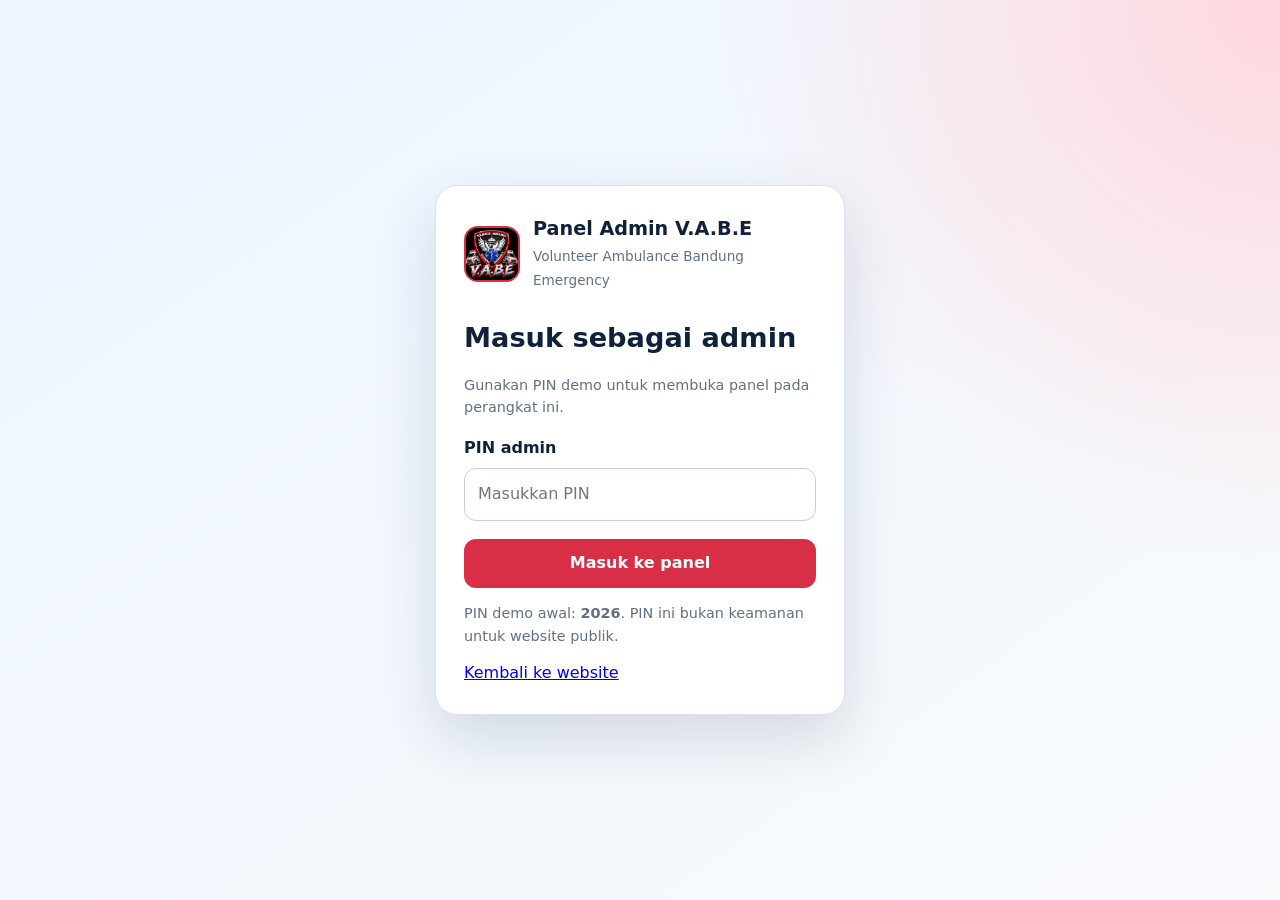
==== admin.html @ cc81e530 "Add files via upload" ====
<!doctype html>
<html lang="id">
<head>
  <meta charset="utf-8">
  <meta name="viewport" content="width=device-width,initial-scale=1">
  <title>Panel Admin V.A.B.E</title>
  <style>
    :root{--navy:#10223b;--red:#d92f46;--paper:#f4f6f9;--line:#dce2ea;--muted:#617084;--white:#fff;--green:#197047;--amber:#8a6200}*{box-sizing:border-box}body{margin:0;background:var(--paper);color:var(--navy);font:16px/1.55 system-ui,-apple-system,"Segoe UI",sans-serif}button,input,select{font:inherit}.hidden{display:none!important}.login{min-height:100vh;display:grid;place-items:center;padding:22px}.login-card{width:min(410px,100%);background:#fff;border:1px solid var(--line);border-radius:22px;padding:28px}.identity{display:flex;align-items:center;gap:13px;margin-bottom:24px}.identity img{width:56px;height:56px;object-fit:cover;border-radius:14px;border:2px solid var(--red);background:#000}.identity strong{display:block;font-size:1.2rem}.identity span{font-size:.85rem;color:var(--muted)}h1{font-size:1.7rem;margin:0 0 8px}.hint,.note{color:var(--muted);font-size:.9rem}.field{display:grid;gap:7px;margin:18px 0}.field label{font-weight:750}.field input{width:100%;border:1px solid #c8d0db;border-radius:12px;padding:13px;font-size:16px}.btn{border:0;border-radius:12px;padding:12px 16px;background:var(--red);color:#fff;font-weight:800;cursor:pointer}.btn.block{width:100%}.error{color:#a71931;font-size:.9rem;margin-top:10px}.shell{min-height:100vh}.topbar{position:sticky;top:0;z-index:10;background:#fff;border-bottom:1px solid var(--line)}.topbar-inner{max-width:1180px;margin:auto;min-height:68px;padding:10px 20px;display:flex;align-items:center;justify-content:space-between;gap:14px}.topbar .identity{margin:0}.topbar .identity img{width:42px;height:42px;border-radius:10px}.ghost{background:#fff;color:var(--navy);border:1px solid var(--line)}main{max-width:1180px;margin:auto;padding:28px 20px 60px}.welcome{display:flex;align-items:end;justify-content:space-between;gap:18px;margin-bottom:22px}.welcome h1{font-size:2rem}.stats{display:grid;grid-template-columns:repeat(3,1fr);gap:13px;margin-bottom:24px}.stat{background:#fff;border:1px solid var(--line);border-radius:16px;padding:19px}.stat strong{display:block;font-size:1.9rem}.stat span{color:var(--muted);font-size:.9rem}.tabs{display:flex;gap:8px;margin-bottom:16px}.tab{border:1px solid var(--line);background:#fff;padding:10px 15px;border-radius:999px;color:var(--navy);font-weight:750;cursor:pointer}.tab.active{background:var(--navy);color:#fff}.panel{background:#fff;border:1px solid var(--line);border-radius:18px;overflow:hidden}.panel-head{padding:18px 20px;border-bottom:1px solid var(--line);display:flex;align-items:center;justify-content:space-between;gap:12px}.panel-head h2{margin:0;font-size:1.25rem}.filters{display:flex;gap:8px}.filters select{border:1px solid var(--line);border-radius:10px;padding:9px;background:#fff}.table-wrap{overflow:auto}table{width:100%;border-collapse:collapse;min-width:820px}th,td{text-align:left;padding:13px 16px;border-bottom:1px solid var(--line);font-size:.9rem}th{background:#f8fafc;color:var(--muted);font-size:.76rem;text-transform:uppercase;letter-spacing:.05em}.badge{display:inline-block;border-radius:999px;padding:5px 9px;font-weight:800;font-size:.76rem}.pending{background:#fff4d7;color:var(--amber)}.accepted{background:#e4f6ec;color:var(--green)}.rejected{background:#ffe8eb;color:#9b2033}.actions{display:flex;gap:6px}.small{border:1px solid var(--line);background:#fff;border-radius:8px;padding:7px 9px;font-size:.78rem;font-weight:750;cursor:pointer}.small.ok{color:var(--green)}.small.no{color:#9b2033}.empty{text-align:center!important;color:var(--muted);padding:30px!important}.org-form{display:grid;grid-template-columns:repeat(2,1fr);gap:13px;padding:20px}.org-item{border:1px solid var(--line);border-radius:14px;padding:16px}.org-item strong{display:block;margin-bottom:10px}.org-item label{display:block;font-size:.8rem;color:var(--muted);margin:8px 0 4px}.org-item input{width:100%;border:1px solid #cbd3dd;border-radius:9px;padding:10px}.savebar{display:flex;justify-content:flex-end;padding:0 20px 20px}.warning{background:#fff7df;color:#704f00;border:1px solid #f0d684;border-radius:12px;padding:13px 15px;margin-bottom:18px;font-size:.88rem}
    @media(max-width:700px){.topbar-inner,main{padding-left:14px;padding-right:14px}.topbar .identity span{display:none}.welcome{display:block}.welcome .note{margin-top:5px}.stats{grid-template-columns:1fr 1fr}.stat:last-child{grid-column:1/-1}.tabs{overflow:auto}.org-form{grid-template-columns:1fr;padding:14px}.panel-head{align-items:flex-start;flex-direction:column}.filters{width:100%}.filters select{width:100%}}
    .topbar{background:linear-gradient(90deg,#fff,#f5f8ff)}.login{background:radial-gradient(circle at top right,#ffd7de,transparent 36%),linear-gradient(145deg,#edf5ff,#f8fafc)}.login-card{box-shadow:0 24px 60px rgba(16,34,59,.14)}.stat{position:relative;overflow:hidden;box-shadow:0 10px 28px rgba(16,34,59,.06)}.stat:before{content:"";position:absolute;left:0;top:0;bottom:0;width:5px}.stat:nth-child(1):before{background:#2468b1}.stat:nth-child(2):before{background:#19a36d}.stat:nth-child(3):before{background:#e0a11b}.stat:nth-child(1) strong{color:#2468b1}.stat:nth-child(2) strong{color:#198052}.stat:nth-child(3) strong{color:#9a6900}.panel{box-shadow:0 12px 34px rgba(16,34,59,.06)}.tab{transition:.2s}.tab:hover{border-color:#8aa5c6}.tab.active{background:linear-gradient(135deg,#173d6c,#10223b)}.btn{transition:.2s}.btn:hover{filter:brightness(.96);transform:translateY(-1px)}.org-item{background:linear-gradient(145deg,#fff,#f8fbff)}
  </style>
</head>
<body>
  <section class="login" id="loginView">
<div class="login-card">
<div class="identity">
<img src="logo-vabe.jpeg" alt="Logo V.A.B.E">
<div>
<strong>Panel Admin V.A.B.E</strong>
<span>Volunteer Ambulance Bandung Emergency</span>
</div>
</div>
<h1>Masuk sebagai admin</h1>
<p class="hint">Gunakan PIN demo untuk membuka panel pada perangkat ini.</p>
<form id="loginForm">
<div class="field">
<label for="pin">PIN admin</label>
<input id="pin" type="password" inputmode="numeric" autocomplete="off" required placeholder="Masukkan PIN">
</div>
<button class="btn block" type="submit">Masuk ke panel</button>
<div class="error hidden" id="loginError">PIN tidak sesuai.</div>
</form>
<p class="hint">PIN demo awal: <strong>2026</strong>. PIN ini bukan keamanan untuk website publik.</p>
<a href="index.html">Kembali ke website</a>
</div>
</section>

  <div class="shell hidden" id="adminView">
<header class="topbar">
<div class="topbar-inner">
<div class="identity">
<img src="logo-vabe.jpeg" alt="Logo V.A.B.E">
<div>
<strong>Admin V.A.B.E</strong>
<span>Pengelolaan anggota dan pengurus</span>
</div>
</div>
<button class="btn ghost" id="logoutBtn">Keluar</button>
</div>
</header>
<main>
<div class="welcome">
<div>
<h1>Ringkasan organisasi</h1>
<div class="note">Data lokal pada browser perangkat ini</div>
</div>
<a class="btn ghost" href="index.html">Lihat website</a>
</div>
<div class="warning">Panel ini adalah demo statis. Untuk digunakan banyak admin atau perangkat, diperlukan backend, database, autentikasi aman, dan pencatatan aktivitas.</div>
<div class="stats">
<div class="stat">
<strong id="totalCount">0</strong>
<span>Total pendaftar</span>
</div>
<div class="stat">
<strong id="acceptedCount">0</strong>
<span>Anggota diterima</span>
</div>
<div class="stat">
<strong id="pendingCount">0</strong>
<span>Menunggu verifikasi</span>
</div>
</div>
<div class="tabs">
<button class="tab active" data-target="membersPanel">Data anggota</button>
<button class="tab" data-target="orgPanel">Data kepengurusan</button>
<button class="tab" data-target="groupPanel">Grup WhatsApp</button>
</div>

    <section class="panel" id="membersPanel">
<div class="panel-head">
<div>
<h2>Pendaftaran anggota</h2>
<span class="note">Pilih beberapa data untuk penerimaan massal</span>
</div>
<div class="filters">
<button class="btn" id="bulkAcceptBtn" type="button">Terima pilihan & bagikan</button>
<select id="statusFilter">
<option value="Semua">Semua status</option>
<option>Menunggu verifikasi</option>
<option>Diterima</option>
<option>Ditolak</option>
</select>
</div>
</div>
<div class="table-wrap">
<table>
<thead>
<tr>
<th>
<input type="checkbox" id="selectAll" aria-label="Pilih semua">
</th>
<th>ID Volunteer</th>
<th>Nama</th>
<th>Tanggal lahir</th>
<th>Domisili</th>
<th>Peran</th>
<th>No. SIM</th>
<th>WhatsApp</th>
<th>Status</th>
<th>Tindakan</th>
</tr>
</thead>
<tbody id="adminMemberRows">
</tbody>
</table>
</div>
</section>

    <section class="panel hidden" id="orgPanel">
<div class="panel-head">
<h2>Data kepengurusan</h2>
<span class="note">Isi nama dan kontak pengurus resmi</span>
</div>
<form id="orgForm">
<div class="org-form" id="orgFields">
</div>
<div class="savebar">
<button class="btn" type="submit">Simpan kepengurusan</button>
</div>
</form>
</section>
    <section class="panel hidden" id="groupPanel">
<div class="panel-head">
<h2>Grup WhatsApp anggota V.A.B.E</h2>
<span class="note">Satu grup untuk semua anggota</span>
</div>
<form id="groupForm">
<div class="org-form">
<div class="org-item">
<strong>Grup utama V.A.B.E</strong>
<label for="groupLink">Tautan undangan WhatsApp</label>
<input id="groupLink" type="url" placeholder="https://chat.whatsapp.com/...">
<p class="note">Boleh dikosongkan dan diisi setelah grup tersedia.</p>
</div>
</div>
<div class="savebar">
<button class="btn" type="submit">Simpan tautan grup</button>
</div>
</form>
</section>
  </main>
</div>
  <script>
    const memberKey='vabePendaftar',orgKey='vabePengurus',groupKey='vabeGroupLinks',sessionKey='vabeAdminSession';
    const roles=['Ketua','Wakil Ketua','Sekretaris','Bendahara','Koordinator Lapangan','Divisi Edukasi'];
    const esc=v=>String(v??'').replace(/[&<>"']/g,c=>({'&':'&amp;','<':'&lt;','>':'&gt;','"':'&quot;',"'":'&#039;'}[c]));
    const read=(key,fallback=[])=>{try{return JSON.parse(localStorage.getItem(key)||JSON.stringify(fallback))}catch{return fallback}};
    const write=(key,value)=>localStorage.setItem(key,JSON.stringify(value));
    const showAdmin=()=>{document.getElementById('loginView').classList.add('hidden');document.getElementById('adminView').classList.remove('hidden');renderMembers();renderOrg();renderGroupSettings()};
    document.getElementById('loginForm').addEventListener('submit',e=>{e.preventDefault();if(document.getElementById('pin').value==='2026'){sessionStorage.setItem(sessionKey,'1');showAdmin()}else document.getElementById('loginError').classList.remove('hidden')});
    document.getElementById('logoutBtn').addEventListener('click',()=>{sessionStorage.removeItem(sessionKey);location.reload()});
    document.querySelectorAll('.tab').forEach(tab=>tab.addEventListener('click',()=>{document.querySelectorAll('.tab').forEach(t=>t.classList.remove('active'));document.querySelectorAll('main .panel').forEach(p=>p.classList.add('hidden'));tab.classList.add('active');document.getElementById(tab.dataset.target).classList.remove('hidden')}));
    function renderMembers(){const members=ensureVolunteerIds(read(memberKey)),filter=document.getElementById('statusFilter').value,shown=members.map((m,i)=>({...m,_i:i,status:m.status||'Menunggu verifikasi'})).filter(m=>filter==='Semua'||m.status===filter);write(memberKey,members);document.getElementById('totalCount').textContent=members.length;document.getElementById('acceptedCount').textContent=members.filter(m=>(m.status||'Menunggu verifikasi')==='Diterima').length;document.getElementById('pendingCount').textContent=members.filter(m=>(m.status||'Menunggu verifikasi')==='Menunggu verifikasi').length;document.getElementById('adminMemberRows').innerHTML=shown.length?shown.map(m=>`<tr><td><input class="member-select" type="checkbox" value="${m._i}" aria-label="Pilih ${esc(m.registrationId)}"></td><td><strong>${esc(m.registrationId)}</strong></td><td>${esc(m.name)}</td><td>${esc(m.birthDate||'-')}</td><td>${esc(m.city)}</td><td>${esc(m.role)}</td><td>${esc(m.sim||'-')}</td><td>${esc(m.wa||'-')}</td><td><span class="badge ${m.status==='Diterima'?'accepted':m.status==='Ditolak'?'rejected':'pending'}">${esc(m.status)}</span></td><td><div class="actions"><button class="small ok" onclick="acceptAndWhatsApp(${m._i})">Terima & WA</button><button class="small no" onclick="setStatus(${m._i},'Ditolak')">Tolak</button><button class="small" onclick="removeMember(${m._i})">Hapus</button></div></td></tr>`).join(''):'<tr><td colspan="10" class="empty">Belum ada data untuk ditampilkan.</td></tr>';document.getElementById('selectAll').checked=false}
    function setStatus(i,status){const data=read(memberKey);data[i].status=status;write(memberKey,data);renderMembers()}
    function normalizePhone(value){let phone=String(value||'').replace(/\D/g,'');if(phone.startsWith('0'))phone='62'+phone.slice(1);return phone}
    function ensureVolunteerIds(data){let next=1,used=new Set(data.map(m=>Number(String(m.registrationId||'').match(/^Volunteer #(\d+)$/)?.[1]||0)).filter(Boolean));return data.map(m=>{if(/^Volunteer #\d+$/.test(m.registrationId||''))return m;while(used.has(next))next++;const registrationId=`Volunteer #${String(next).padStart(3,'0')}`;used.add(next++);return{...m,registrationId}})}
    function acceptAndWhatsApp(i){const data=ensureVolunteerIds(read(memberKey)),member=data[i],groupLink=read(groupKey,{}).link;member.status='Diterima';write(memberKey,data);renderMembers();const message=`Halo ${member.name}, selamat! ${member.registrationId} telah lulus dan diterima menjadi anggota V.A.B.E.${groupLink?` Silakan bergabung ke grup utama: ${groupLink}`:' Tautan grup akan dikirim menyusul oleh admin.'}`;const phone=normalizePhone(member.wa);if(phone)window.open(`https://wa.me/${phone}?text=${encodeURIComponent(message)}`,'_blank');else alert('Status diterima, tetapi nomor WhatsApp belum tersedia.')}
    function acceptSelected(){const selected=[...document.querySelectorAll('.member-select:checked')].map(input=>Number(input.value));if(!selected.length){alert('Pilih minimal satu pendaftar.');return}const data=ensureVolunteerIds(read(memberKey));selected.forEach(i=>{if(data[i])data[i].status='Diterima'});write(memberKey,data);const ids=selected.map(i=>data[i]?.registrationId).filter(Boolean);const groupLink=read(groupKey,{}).link;const message=`Selamat! Calon anggota dengan ID ${ids.join(', ')} telah lulus dan resmi menjadi anggota V.A.B.E.${groupLink?` Grup utama anggota: ${groupLink}`:''}`;renderMembers();window.open(`https://wa.me/?text=${encodeURIComponent(message)}`,'_blank')}
    function removeMember(i){if(!confirm('Hapus data pendaftar ini?'))return;const data=read(memberKey);data.splice(i,1);write(memberKey,data);renderMembers()}
    document.getElementById('statusFilter').addEventListener('change',renderMembers);
    function renderOrg(){const data=read(orgKey,{});document.getElementById('orgFields').innerHTML=roles.map((role,i)=>`<div class="org-item"><strong>${esc(role)}</strong><label for="name${i}">Nama</label><input id="name${i}" data-role="${esc(role)}" data-field="name" value="${esc(data[role]?.name||'')}" placeholder="Nama pengurus"><label for="contact${i}">Kontak</label><input id="contact${i}" data-role="${esc(role)}" data-field="contact" value="${esc(data[role]?.contact||'')}" placeholder="Nomor atau email"></div>`).join('')}
    document.getElementById('orgForm').addEventListener('submit',e=>{e.preventDefault();const data={};document.querySelectorAll('#orgFields input').forEach(input=>{data[input.dataset.role]??={};data[input.dataset.role][input.dataset.field]=input.value.trim()});write(orgKey,data);alert('Data kepengurusan tersimpan di browser.')});
    function renderGroupSettings(){document.getElementById('groupLink').value=read(groupKey,{}).link||''}
    document.getElementById('groupForm').addEventListener('submit',e=>{e.preventDefault();write(groupKey,{link:document.getElementById('groupLink').value.trim()});alert('Tautan grup WhatsApp tersimpan.')});
    document.getElementById('bulkAcceptBtn').addEventListener('click',acceptSelected);
    document.getElementById('selectAll').addEventListener('change',e=>document.querySelectorAll('.member-select').forEach(input=>input.checked=e.target.checked));
    if(sessionStorage.getItem(sessionKey)==='1')showAdmin();
  </script>
</body>
</html>
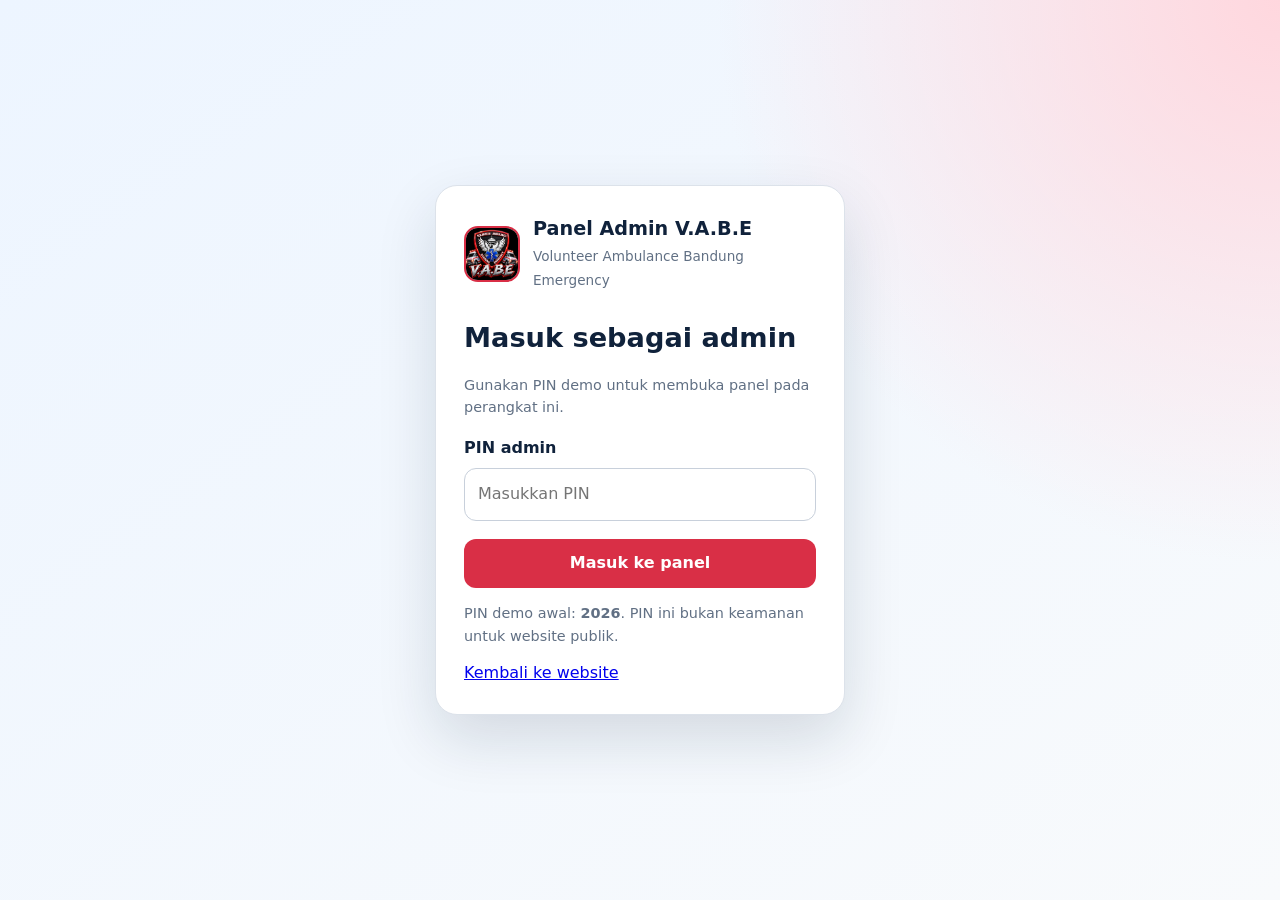
==== commit 5faa5a65: "Add files via upload" ====
--- a/admin.html
+++ b/admin.html
@@ -75,6 +75,7 @@
 <button class="tab active" data-target="membersPanel">Data anggota</button>
 <button class="tab" data-target="orgPanel">Data kepengurusan</button>
 <button class="tab" data-target="groupPanel">Grup WhatsApp</button>
+<a class="tab" href="laporan.html" style="text-decoration:none">Laporan kejadian</a>
 </div>
 
     <section class="panel" id="membersPanel">
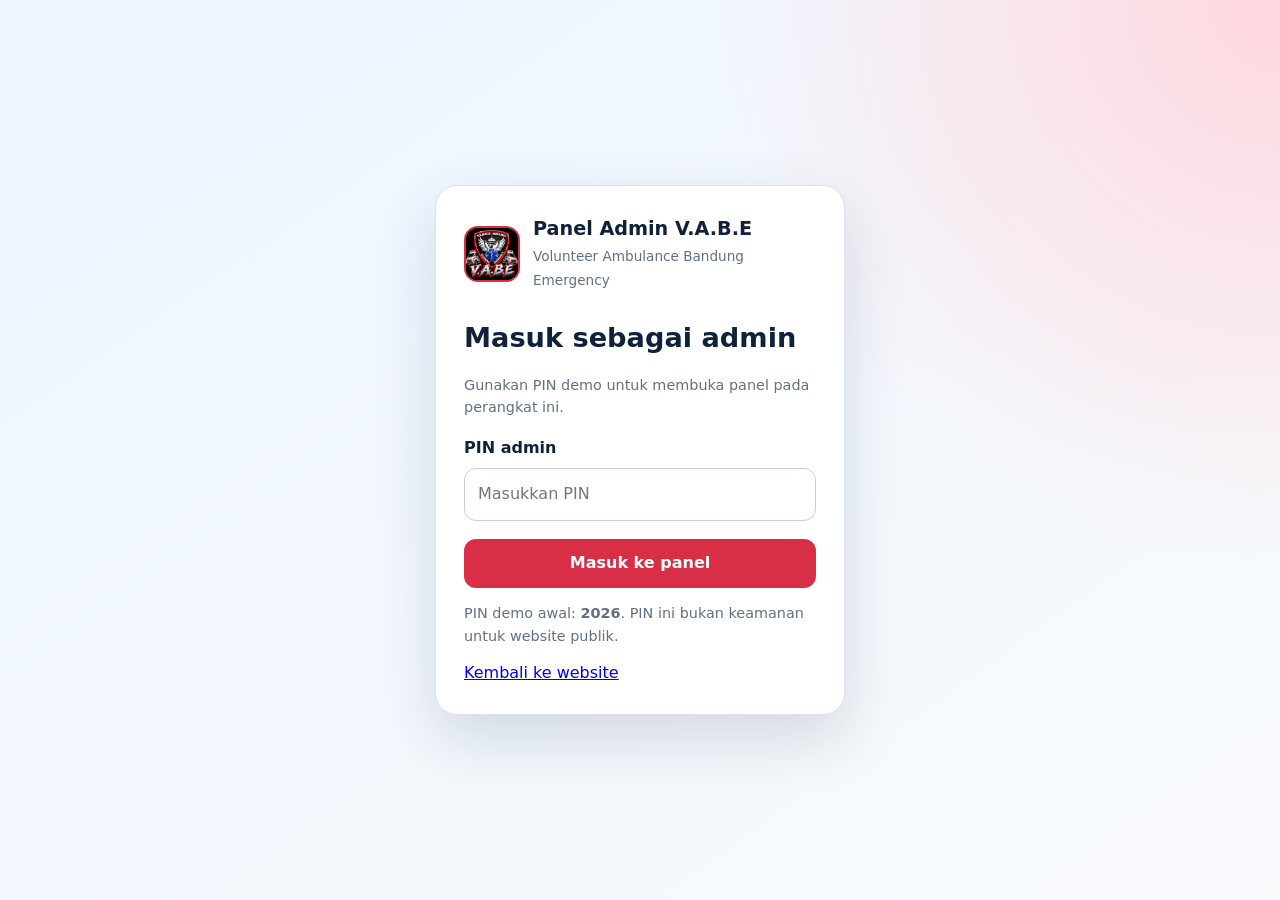
==== commit 32f9d2c6: "Add files via upload" ====
--- a/admin.html
+++ b/admin.html
@@ -7,7 +7,7 @@
   <style>
     :root{--navy:#10223b;--red:#d92f46;--paper:#f4f6f9;--line:#dce2ea;--muted:#617084;--white:#fff;--green:#197047;--amber:#8a6200}*{box-sizing:border-box}body{margin:0;background:var(--paper);color:var(--navy);font:16px/1.55 system-ui,-apple-system,"Segoe UI",sans-serif}button,input,select{font:inherit}.hidden{display:none!important}.login{min-height:100vh;display:grid;place-items:center;padding:22px}.login-card{width:min(410px,100%);background:#fff;border:1px solid var(--line);border-radius:22px;padding:28px}.identity{display:flex;align-items:center;gap:13px;margin-bottom:24px}.identity img{width:56px;height:56px;object-fit:cover;border-radius:14px;border:2px solid var(--red);background:#000}.identity strong{display:block;font-size:1.2rem}.identity span{font-size:.85rem;color:var(--muted)}h1{font-size:1.7rem;margin:0 0 8px}.hint,.note{color:var(--muted);font-size:.9rem}.field{display:grid;gap:7px;margin:18px 0}.field label{font-weight:750}.field input{width:100%;border:1px solid #c8d0db;border-radius:12px;padding:13px;font-size:16px}.btn{border:0;border-radius:12px;padding:12px 16px;background:var(--red);color:#fff;font-weight:800;cursor:pointer}.btn.block{width:100%}.error{color:#a71931;font-size:.9rem;margin-top:10px}.shell{min-height:100vh}.topbar{position:sticky;top:0;z-index:10;background:#fff;border-bottom:1px solid var(--line)}.topbar-inner{max-width:1180px;margin:auto;min-height:68px;padding:10px 20px;display:flex;align-items:center;justify-content:space-between;gap:14px}.topbar .identity{margin:0}.topbar .identity img{width:42px;height:42px;border-radius:10px}.ghost{background:#fff;color:var(--navy);border:1px solid var(--line)}main{max-width:1180px;margin:auto;padding:28px 20px 60px}.welcome{display:flex;align-items:end;justify-content:space-between;gap:18px;margin-bottom:22px}.welcome h1{font-size:2rem}.stats{display:grid;grid-template-columns:repeat(3,1fr);gap:13px;margin-bottom:24px}.stat{background:#fff;border:1px solid var(--line);border-radius:16px;padding:19px}.stat strong{display:block;font-size:1.9rem}.stat span{color:var(--muted);font-size:.9rem}.tabs{display:flex;gap:8px;margin-bottom:16px}.tab{border:1px solid var(--line);background:#fff;padding:10px 15px;border-radius:999px;color:var(--navy);font-weight:750;cursor:pointer}.tab.active{background:var(--navy);color:#fff}.panel{background:#fff;border:1px solid var(--line);border-radius:18px;overflow:hidden}.panel-head{padding:18px 20px;border-bottom:1px solid var(--line);display:flex;align-items:center;justify-content:space-between;gap:12px}.panel-head h2{margin:0;font-size:1.25rem}.filters{display:flex;gap:8px}.filters select{border:1px solid var(--line);border-radius:10px;padding:9px;background:#fff}.table-wrap{overflow:auto}table{width:100%;border-collapse:collapse;min-width:820px}th,td{text-align:left;padding:13px 16px;border-bottom:1px solid var(--line);font-size:.9rem}th{background:#f8fafc;color:var(--muted);font-size:.76rem;text-transform:uppercase;letter-spacing:.05em}.badge{display:inline-block;border-radius:999px;padding:5px 9px;font-weight:800;font-size:.76rem}.pending{background:#fff4d7;color:var(--amber)}.accepted{background:#e4f6ec;color:var(--green)}.rejected{background:#ffe8eb;color:#9b2033}.actions{display:flex;gap:6px}.small{border:1px solid var(--line);background:#fff;border-radius:8px;padding:7px 9px;font-size:.78rem;font-weight:750;cursor:pointer}.small.ok{color:var(--green)}.small.no{color:#9b2033}.empty{text-align:center!important;color:var(--muted);padding:30px!important}.org-form{display:grid;grid-template-columns:repeat(2,1fr);gap:13px;padding:20px}.org-item{border:1px solid var(--line);border-radius:14px;padding:16px}.org-item strong{display:block;margin-bottom:10px}.org-item label{display:block;font-size:.8rem;color:var(--muted);margin:8px 0 4px}.org-item input{width:100%;border:1px solid #cbd3dd;border-radius:9px;padding:10px}.savebar{display:flex;justify-content:flex-end;padding:0 20px 20px}.warning{background:#fff7df;color:#704f00;border:1px solid #f0d684;border-radius:12px;padding:13px 15px;margin-bottom:18px;font-size:.88rem}
     @media(max-width:700px){.topbar-inner,main{padding-left:14px;padding-right:14px}.topbar .identity span{display:none}.welcome{display:block}.welcome .note{margin-top:5px}.stats{grid-template-columns:1fr 1fr}.stat:last-child{grid-column:1/-1}.tabs{overflow:auto}.org-form{grid-template-columns:1fr;padding:14px}.panel-head{align-items:flex-start;flex-direction:column}.filters{width:100%}.filters select{width:100%}}
-    .topbar{background:linear-gradient(90deg,#fff,#f5f8ff)}.login{background:radial-gradient(circle at top right,#ffd7de,transparent 36%),linear-gradient(145deg,#edf5ff,#f8fafc)}.login-card{box-shadow:0 24px 60px rgba(16,34,59,.14)}.stat{position:relative;overflow:hidden;box-shadow:0 10px 28px rgba(16,34,59,.06)}.stat:before{content:"";position:absolute;left:0;top:0;bottom:0;width:5px}.stat:nth-child(1):before{background:#2468b1}.stat:nth-child(2):before{background:#19a36d}.stat:nth-child(3):before{background:#e0a11b}.stat:nth-child(1) strong{color:#2468b1}.stat:nth-child(2) strong{color:#198052}.stat:nth-child(3) strong{color:#9a6900}.panel{box-shadow:0 12px 34px rgba(16,34,59,.06)}.tab{transition:.2s}.tab:hover{border-color:#8aa5c6}.tab.active{background:linear-gradient(135deg,#173d6c,#10223b)}.btn{transition:.2s}.btn:hover{filter:brightness(.96);transform:translateY(-1px)}.org-item{background:linear-gradient(145deg,#fff,#f8fbff)}
+    .topbar{background:linear-gradient(90deg,#fff,#f5f8ff)}.login{background:radial-gradient(circle at top right,#ffd7de,transparent 36%),linear-gradient(145deg,#edf5ff,#f8fafc)}.login-card{box-shadow:0 24px 60px rgba(16,34,59,.14)}.stat{position:relative;overflow:hidden;box-shadow:0 10px 28px rgba(16,34,59,.06)}.stat:before{content:"";position:absolute;left:0;top:0;bottom:0;width:5px}.stat:nth-child(1):before{background:#2468b1}.stat:nth-child(2):before{background:#19a36d}.stat:nth-child(3):before{background:#e0a11b}.stat:nth-child(1) strong{color:#2468b1}.stat:nth-child(2) strong{color:#198052}.stat:nth-child(3) strong{color:#9a6900}.panel{box-shadow:0 12px 34px rgba(16,34,59,.06)}.tab{transition:.2s;white-space:nowrap}.tab:hover{border-color:#8aa5c6}.tab.active{background:linear-gradient(135deg,#173d6c,#10223b)}.btn{transition:.2s}.btn:hover{filter:brightness(.96);transform:translateY(-1px)}.org-item{background:linear-gradient(145deg,#fff,#f8fbff)}.stats{grid-template-columns:repeat(4,1fr)}.actions{flex-wrap:wrap}.table-wrap{-webkit-overflow-scrolling:touch}@media(max-width:850px){.stats{grid-template-columns:1fr 1fr}}@media(max-width:520px){main{padding:18px 10px 45px}.topbar-inner{padding:9px 10px}.topbar .identity strong{font-size:1rem}.topbar .identity img{width:38px;height:38px}.topbar .btn{padding:9px 11px}.welcome h1{font-size:1.55rem}.stats{grid-template-columns:1fr}.stat:last-child{grid-column:auto}.tabs{margin-left:-2px;margin-right:-2px;padding-bottom:5px}.tab{padding:9px 12px}.panel{border-radius:14px}.panel-head{padding:15px}.panel-head .btn{width:100%;text-align:center}.filters{display:grid}.filters .btn{width:100%}th,td{padding:11px 12px}.login{padding:12px}.login-card{padding:21px;border-radius:17px}}
   </style>
 </head>
 <body>
@@ -70,12 +70,16 @@
 <strong id="pendingCount">0</strong>
 <span>Menunggu verifikasi</span>
 </div>
+<div class="stat">
+<strong id="reportCount">0</strong>
+<span>Laporan kejadian</span>
+</div>
 </div>
 <div class="tabs">
 <button class="tab active" data-target="membersPanel">Data anggota</button>
 <button class="tab" data-target="orgPanel">Data kepengurusan</button>
 <button class="tab" data-target="groupPanel">Grup WhatsApp</button>
-<a class="tab" href="laporan.html" style="text-decoration:none">Laporan kejadian</a>
+<button class="tab" data-target="reportsPanel">Data laporan</button>
 </div>
 
     <section class="panel" id="membersPanel">
@@ -118,6 +122,11 @@
 </div>
 </section>
 
+    <section class="panel hidden" id="reportsPanel">
+<div class="panel-head"><div><h2>Data laporan kejadian</h2><span class="note">Buka, edit, hapus, atau unduh laporan berdesain lengkap</span></div><a class="btn" href="laporan.html" style="text-decoration:none">Buat laporan baru</a></div>
+<div class="table-wrap"><table><thead><tr><th>Tanggal</th><th>Jenis laporan</th><th>Lokasi</th><th>Pelapor</th><th>Sumber</th><th>Tindakan</th></tr></thead><tbody id="adminReportRows"></tbody></table></div>
+</section>
+
     <section class="panel hidden" id="orgPanel">
 <div class="panel-head">
 <h2>Data kepengurusan</h2>
@@ -153,16 +162,19 @@
   </main>
 </div>
   <script>
-    const memberKey='vabePendaftar',orgKey='vabePengurus',groupKey='vabeGroupLinks',sessionKey='vabeAdminSession';
+    const memberKey='vabePendaftar',orgKey='vabePengurus',groupKey='vabeGroupLinks',reportKey='vabeLaporan',sessionKey='vabeAdminSession';
     const roles=['Ketua','Wakil Ketua','Sekretaris','Bendahara','Koordinator Lapangan','Divisi Edukasi'];
     const esc=v=>String(v??'').replace(/[&<>"']/g,c=>({'&':'&amp;','<':'&lt;','>':'&gt;','"':'&quot;',"'":'&#039;'}[c]));
     const read=(key,fallback=[])=>{try{return JSON.parse(localStorage.getItem(key)||JSON.stringify(fallback))}catch{return fallback}};
     const write=(key,value)=>localStorage.setItem(key,JSON.stringify(value));
-    const showAdmin=()=>{document.getElementById('loginView').classList.add('hidden');document.getElementById('adminView').classList.remove('hidden');renderMembers();renderOrg();renderGroupSettings()};
+    const showAdmin=()=>{document.getElementById('loginView').classList.add('hidden');document.getElementById('adminView').classList.remove('hidden');renderMembers();renderReports();renderOrg();renderGroupSettings()};
     document.getElementById('loginForm').addEventListener('submit',e=>{e.preventDefault();if(document.getElementById('pin').value==='2026'){sessionStorage.setItem(sessionKey,'1');showAdmin()}else document.getElementById('loginError').classList.remove('hidden')});
     document.getElementById('logoutBtn').addEventListener('click',()=>{sessionStorage.removeItem(sessionKey);location.reload()});
     document.querySelectorAll('.tab').forEach(tab=>tab.addEventListener('click',()=>{document.querySelectorAll('.tab').forEach(t=>t.classList.remove('active'));document.querySelectorAll('main .panel').forEach(p=>p.classList.add('hidden'));tab.classList.add('active');document.getElementById(tab.dataset.target).classList.remove('hidden')}));
     function renderMembers(){const members=ensureVolunteerIds(read(memberKey)),filter=document.getElementById('statusFilter').value,shown=members.map((m,i)=>({...m,_i:i,status:m.status||'Menunggu verifikasi'})).filter(m=>filter==='Semua'||m.status===filter);write(memberKey,members);document.getElementById('totalCount').textContent=members.length;document.getElementById('acceptedCount').textContent=members.filter(m=>(m.status||'Menunggu verifikasi')==='Diterima').length;document.getElementById('pendingCount').textContent=members.filter(m=>(m.status||'Menunggu verifikasi')==='Menunggu verifikasi').length;document.getElementById('adminMemberRows').innerHTML=shown.length?shown.map(m=>`<tr><td><input class="member-select" type="checkbox" value="${m._i}" aria-label="Pilih ${esc(m.registrationId)}"></td><td><strong>${esc(m.registrationId)}</strong></td><td>${esc(m.name)}</td><td>${esc(m.birthDate||'-')}</td><td>${esc(m.city)}</td><td>${esc(m.role)}</td><td>${esc(m.sim||'-')}</td><td>${esc(m.wa||'-')}</td><td><span class="badge ${m.status==='Diterima'?'accepted':m.status==='Ditolak'?'rejected':'pending'}">${esc(m.status)}</span></td><td><div class="actions"><button class="small ok" onclick="acceptAndWhatsApp(${m._i})">Terima & WA</button><button class="small no" onclick="setStatus(${m._i},'Ditolak')">Tolak</button><button class="small" onclick="removeMember(${m._i})">Hapus</button></div></td></tr>`).join(''):'<tr><td colspan="10" class="empty">Belum ada data untuk ditampilkan.</td></tr>';document.getElementById('selectAll').checked=false}
+    function renderReports(){const reports=read(reportKey);document.getElementById('reportCount').textContent=reports.length;document.getElementById('adminReportRows').innerHTML=reports.length?reports.map(r=>`<tr><td>${esc(r.date||'-')}<br><span class="note">${esc(r.time||'')} WIB</span></td><td><strong>${esc(r.type||'-')}</strong></td><td>${esc(r.location||'-')}</td><td>${esc(r.reporter||'-')}</td><td>${esc(r.source||'-')}</td><td><div class="actions"><button class="small" onclick="openReport('${esc(r.id)}','view')">Buka</button><button class="small ok" onclick="openReport('${esc(r.id)}','edit')">Edit</button><button class="small" onclick="openReport('${esc(r.id)}','download')">Unduh</button><button class="small no" onclick="deleteReport('${esc(r.id)}')">Hapus</button></div></td></tr>`).join(''):'<tr><td colspan="6" class="empty">Belum ada laporan tersimpan.</td></tr>'}
+    function openReport(id,mode){const query=mode==='download'?`?id=${encodeURIComponent(id)}&mode=view&download=pdf`:`?id=${encodeURIComponent(id)}&mode=${mode}`;location.href=`laporan.html${query}`}
+    function deleteReport(id){if(!confirm('Hapus laporan ini?'))return;write(reportKey,read(reportKey).filter(r=>r.id!==id));renderReports()}
     function setStatus(i,status){const data=read(memberKey);data[i].status=status;write(memberKey,data);renderMembers()}
     function normalizePhone(value){let phone=String(value||'').replace(/\D/g,'');if(phone.startsWith('0'))phone='62'+phone.slice(1);return phone}
     function ensureVolunteerIds(data){let next=1,used=new Set(data.map(m=>Number(String(m.registrationId||'').match(/^Volunteer #(\d+)$/)?.[1]||0)).filter(Boolean));return data.map(m=>{if(/^Volunteer #\d+$/.test(m.registrationId||''))return m;while(used.has(next))next++;const registrationId=`Volunteer #${String(next).padStart(3,'0')}`;used.add(next++);return{...m,registrationId}})}
